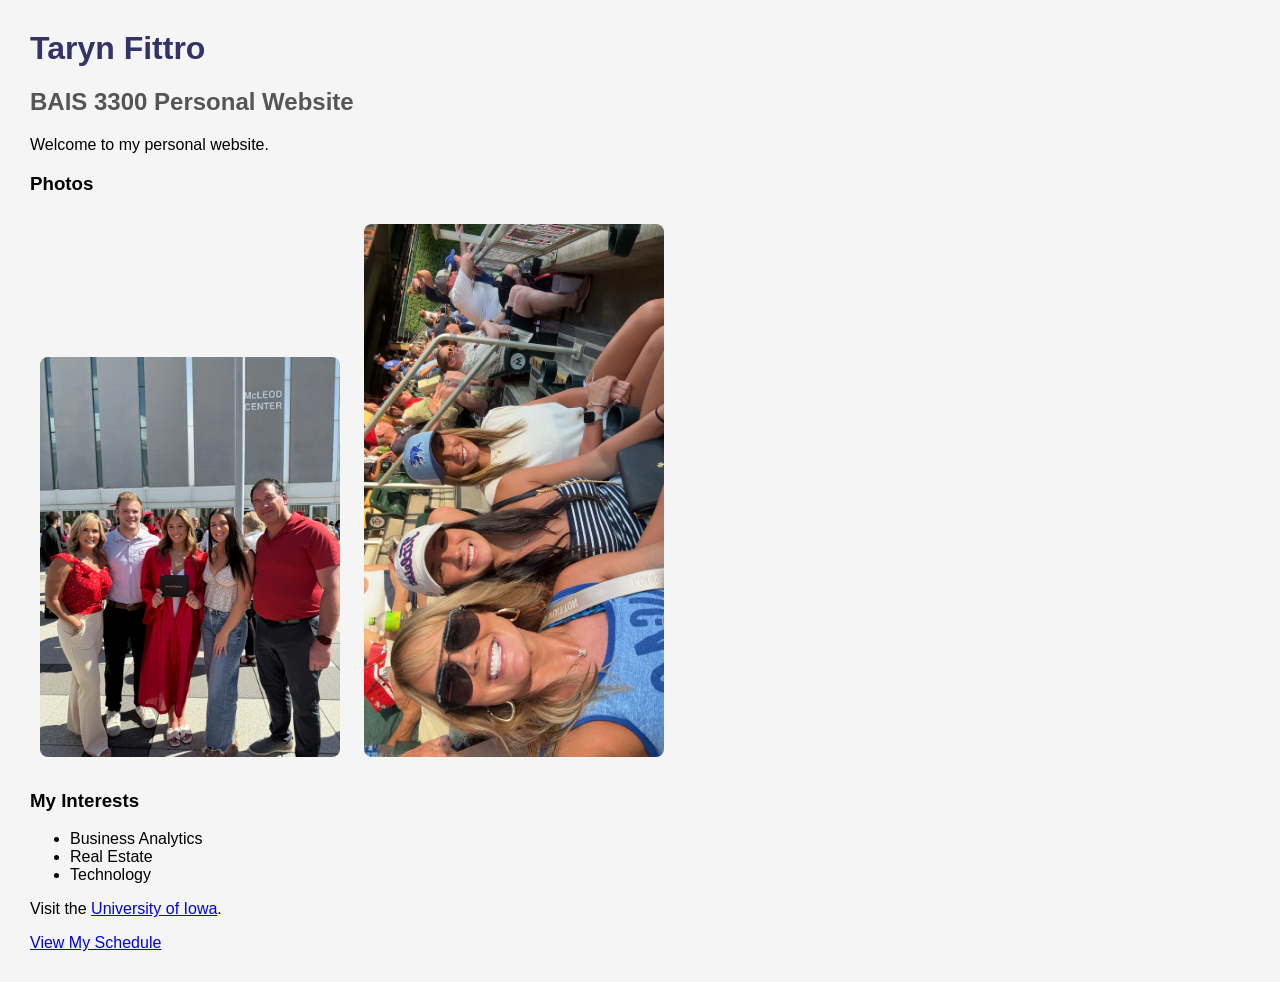
==== index.html @ 47030f90 "added external link and css class" ====
<!DOCTYPE html>
<html lang="en">

<head>
    <meta charset="UTF-8">
    <title>Taryn Fittro</title>
    <link rel="stylesheet" href="style/stylesheet.css">
</head>

<body>

<h1>Taryn Fittro</h1>
<h2>BAIS 3300 Personal Website</h2>

<p>Welcome to my personal website.</p>
<h3>Photos</h3>

<img src="images/taryn1.jpeg" width="300" class="photo">
<img src="images/taryn2.jpeg" width="300" class="photo">

<h3>My Interests</h3>

<ul>
<li>Business Analytics</li>
<li>Real Estate</li>
<li>Technology</li>
</ul>

<p>Visit the <a href="https://uiowa.edu" target="_blank">University of Iowa</a>.</p>
<p><a href="schedule.html">View My Schedule</a></p>

</body>

</html>
---- style/stylesheet.css ----
body {
    font-family: Arial, sans-serif;
    background-color: #f5f5f5;
    margin: 30px;
}

h1 {
    color: #333366;
}

h2 {
    color: #555;
}

p {
    font-size: 16px;
}

img {
    margin: 10px;
    border-radius: 8px;
}

table {
    border-collapse: collapse;
    margin-top: 20px;
}

th, td {
    border: 1px solid black;
    padding: 10px;
}
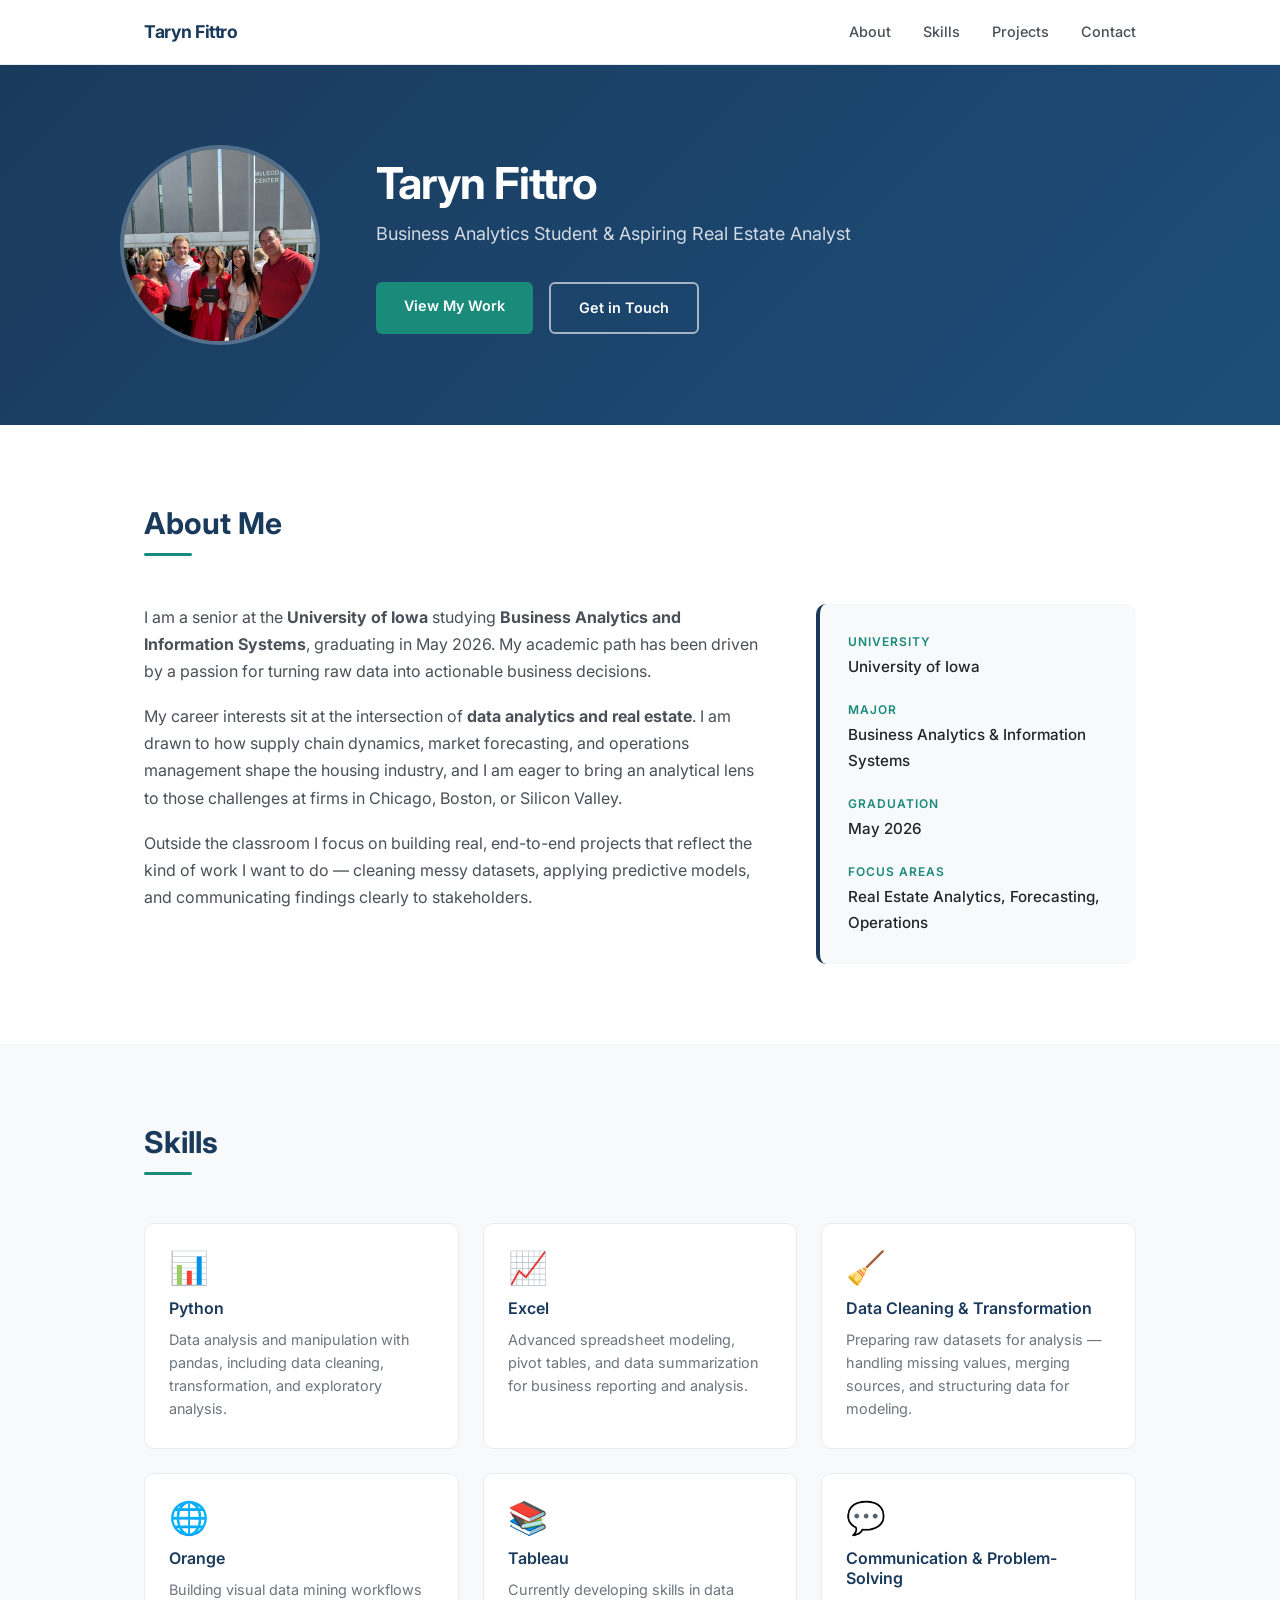
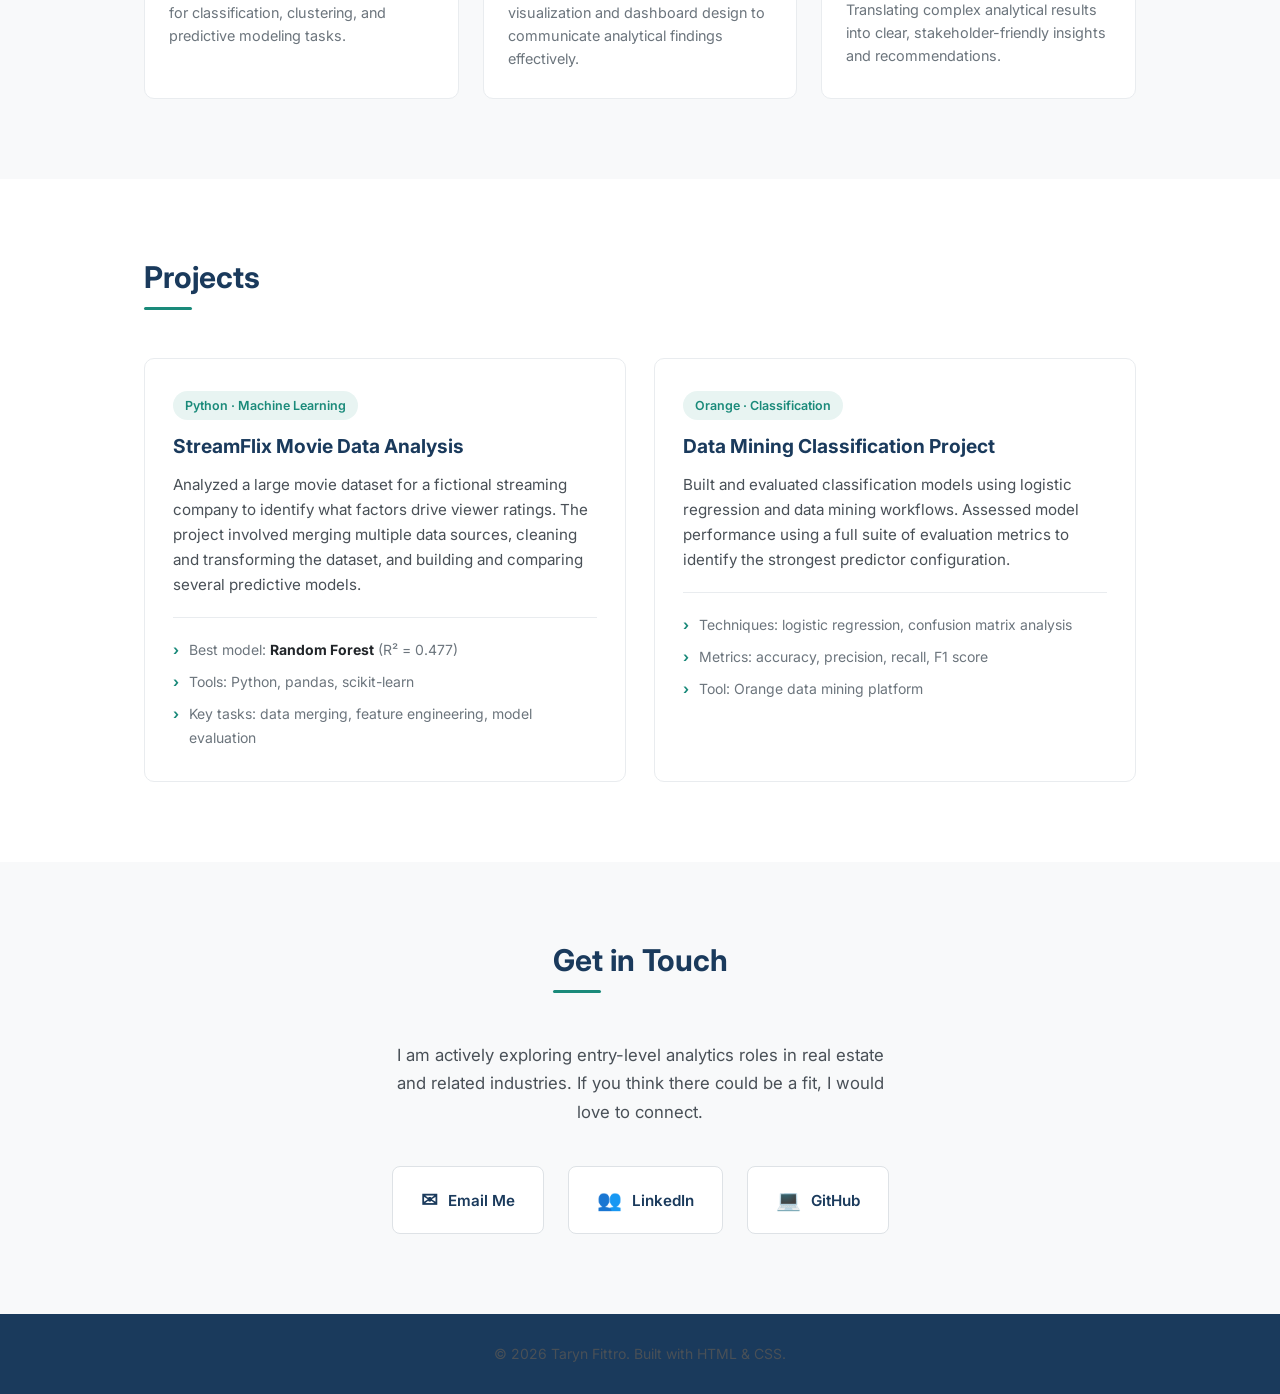
==== commit 892f729b: "Build a personal landing page with professional sections and a modern design Update index.html and r" ====
--- a/index.html
+++ b/index.html
@@ -1,34 +1,218 @@
 <!DOCTYPE html>
 <html lang="en">
-
 <head>
-    <meta charset="UTF-8">
-    <title>Taryn Fittro</title>
-    <link rel="stylesheet" href="style/stylesheet.css">
+  <meta charset="UTF-8" />
+  <meta name="viewport" content="width=device-width, initial-scale=1.0" />
+  <title>Taryn Fittro | Business Analytics</title>
+  <link rel="preconnect" href="https://fonts.googleapis.com" />
+  <link rel="preconnect" href="https://fonts.gstatic.com" crossorigin />
+  <link href="https://fonts.googleapis.com/css2?family=Inter:wght@300;400;500;600;700&display=swap" rel="stylesheet" />
+  <link rel="stylesheet" href="css/stylesheet.css" />
 </head>
-
 <body>
 
-<h1>Taryn Fittro</h1>
-<h2>BAIS 3300 Personal Website</h2>
-
-<p>Welcome to my personal website.</p>
-<h3>Photos</h3>
-
-<img src="images/taryn1.jpeg" width="300" class="photo">
-<img src="images/taryn2.jpeg" width="300" class="photo">
-
-<h3>My Interests</h3>
-
-<ul>
-<li>Business Analytics</li>
-<li>Real Estate</li>
-<li>Technology</li>
-</ul>
-
-<p>Visit the <a href="https://uiowa.edu" target="_blank">University of Iowa</a>.</p>
-<p><a href="schedule.html">View My Schedule</a></p>
+  <!-- Navigation -->
+  <nav class="nav">
+    <div class="nav-inner">
+      <span class="nav-logo">Taryn Fittro</span>
+      <ul class="nav-links">
+        <li><a href="#about">About</a></li>
+        <li><a href="#skills">Skills</a></li>
+        <li><a href="#projects">Projects</a></li>
+        <li><a href="#contact">Contact</a></li>
+      </ul>
+    </div>
+  </nav>
+
+  <!-- Hero -->
+  <header class="hero" id="hero">
+    <div class="hero-inner">
+      <img
+        src="images/taryn1.jpeg"
+        alt="Taryn Fittro professional headshot"
+        class="hero-photo"
+      />
+      <div class="hero-text">
+        <h1 class="hero-name">Taryn Fittro</h1>
+        <p class="hero-tagline">Business Analytics Student &amp; Aspiring Real Estate Analyst</p>
+        <div class="hero-buttons">
+          <a href="#projects" class="btn btn-primary">View My Work</a>
+          <a href="#contact" class="btn btn-outline">Get in Touch</a>
+        </div>
+      </div>
+    </div>
+  </header>
+
+  <!-- About -->
+  <section class="section" id="about">
+    <div class="container">
+      <h2 class="section-title">About Me</h2>
+      <div class="about-grid">
+        <div class="about-text">
+          <p>
+            I am a senior at the <strong>University of Iowa</strong> studying
+            <strong>Business Analytics and Information Systems</strong>, graduating in
+            May&nbsp;2026. My academic path has been driven by a passion for turning
+            raw data into actionable business decisions.
+          </p>
+          <p>
+            My career interests sit at the intersection of <strong>data analytics
+            and real estate</strong>. I am drawn to how supply chain dynamics,
+            market forecasting, and operations management shape the housing industry,
+            and I am eager to bring an analytical lens to those challenges at firms
+            in Chicago, Boston, or Silicon Valley.
+          </p>
+          <p>
+            Outside the classroom I focus on building real, end-to-end projects
+            that reflect the kind of work I want to do — cleaning messy datasets,
+            applying predictive models, and communicating findings clearly to
+            stakeholders.
+          </p>
+        </div>
+        <div class="about-card">
+          <ul class="about-details">
+            <li>
+              <span class="detail-label">University</span>
+              <span class="detail-value">University of Iowa</span>
+            </li>
+            <li>
+              <span class="detail-label">Major</span>
+              <span class="detail-value">Business Analytics &amp; Information Systems</span>
+            </li>
+            <li>
+              <span class="detail-label">Graduation</span>
+              <span class="detail-value">May 2026</span>
+            </li>
+            <li>
+              <span class="detail-label">Focus Areas</span>
+              <span class="detail-value">Real Estate Analytics, Forecasting, Operations</span>
+            </li>
+          </ul>
+        </div>
+      </div>
+    </div>
+  </section>
+
+  <!-- Skills -->
+  <section class="section section-alt" id="skills">
+    <div class="container">
+      <h2 class="section-title">Skills</h2>
+      <div class="skills-grid">
+
+        <div class="skill-card">
+          <div class="skill-icon">&#128202;</div>
+          <h3>Python</h3>
+          <p>Data analysis and manipulation with pandas, including data cleaning, transformation, and exploratory analysis.</p>
+        </div>
+
+        <div class="skill-card">
+          <div class="skill-icon">&#128200;</div>
+          <h3>Excel</h3>
+          <p>Advanced spreadsheet modeling, pivot tables, and data summarization for business reporting and analysis.</p>
+        </div>
+
+        <div class="skill-card">
+          <div class="skill-icon">&#129529;</div>
+          <h3>Data Cleaning &amp; Transformation</h3>
+          <p>Preparing raw datasets for analysis — handling missing values, merging sources, and structuring data for modeling.</p>
+        </div>
+
+        <div class="skill-card">
+          <div class="skill-icon">&#127760;</div>
+          <h3>Orange</h3>
+          <p>Building visual data mining workflows for classification, clustering, and predictive modeling tasks.</p>
+        </div>
+
+        <div class="skill-card">
+          <div class="skill-icon">&#128218;</div>
+          <h3>Tableau</h3>
+          <p>Currently developing skills in data visualization and dashboard design to communicate analytical findings effectively.</p>
+        </div>
+
+        <div class="skill-card">
+          <div class="skill-icon">&#128172;</div>
+          <h3>Communication &amp; Problem-Solving</h3>
+          <p>Translating complex analytical results into clear, stakeholder-friendly insights and recommendations.</p>
+        </div>
+
+      </div>
+    </div>
+  </section>
+
+  <!-- Projects -->
+  <section class="section" id="projects">
+    <div class="container">
+      <h2 class="section-title">Projects</h2>
+      <div class="projects-grid">
+
+        <div class="project-card">
+          <div class="project-header">
+            <span class="project-tag">Python &middot; Machine Learning</span>
+          </div>
+          <h3 class="project-title">StreamFlix Movie Data Analysis</h3>
+          <p class="project-desc">
+            Analyzed a large movie dataset for a fictional streaming company to identify
+            what factors drive viewer ratings. The project involved merging multiple
+            data sources, cleaning and transforming the dataset, and building and
+            comparing several predictive models.
+          </p>
+          <ul class="project-highlights">
+            <li>Best model: <strong>Random Forest</strong> (R&sup2;&nbsp;=&nbsp;0.477)</li>
+            <li>Tools: Python, pandas, scikit-learn</li>
+            <li>Key tasks: data merging, feature engineering, model evaluation</li>
+          </ul>
+        </div>
+
+        <div class="project-card">
+          <div class="project-header">
+            <span class="project-tag">Orange &middot; Classification</span>
+          </div>
+          <h3 class="project-title">Data Mining Classification Project</h3>
+          <p class="project-desc">
+            Built and evaluated classification models using logistic regression and
+            data mining workflows. Assessed model performance using a full suite of
+            evaluation metrics to identify the strongest predictor configuration.
+          </p>
+          <ul class="project-highlights">
+            <li>Techniques: logistic regression, confusion matrix analysis</li>
+            <li>Metrics: accuracy, precision, recall, F1 score</li>
+            <li>Tool: Orange data mining platform</li>
+          </ul>
+        </div>
+
+      </div>
+    </div>
+  </section>
+
+  <!-- Contact -->
+  <section class="section section-alt" id="contact">
+    <div class="container contact-container">
+      <h2 class="section-title">Get in Touch</h2>
+      <p class="contact-intro">
+        I am actively exploring entry-level analytics roles in real estate and related industries.
+        If you think there could be a fit, I would love to connect.
+      </p>
+      <div class="contact-links">
+        <a href="mailto:your.email@example.com" class="contact-item">
+          <span class="contact-icon">&#9993;</span>
+          <span>Email Me</span>
+        </a>
+        <a href="#" class="contact-item" target="_blank" rel="noopener noreferrer">
+          <span class="contact-icon">&#128101;</span>
+          <span>LinkedIn</span>
+        </a>
+        <a href="#" class="contact-item" target="_blank" rel="noopener noreferrer">
+          <span class="contact-icon">&#128187;</span>
+          <span>GitHub</span>
+        </a>
+      </div>
+    </div>
+  </section>
+
+  <!-- Footer -->
+  <footer class="footer">
+    <p>&copy; 2026 Taryn Fittro. Built with HTML &amp; CSS.</p>
+  </footer>
 
 </body>
-
-</html>+</html>
--- a/css/stylesheet.css
+++ b/css/stylesheet.css
@@ -0,0 +1,485 @@
+/* ============================
+   Base & Reset
+   ============================ */
+*, *::before, *::after {
+  box-sizing: border-box;
+  margin: 0;
+  padding: 0;
+}
+
+html {
+  scroll-behavior: smooth;
+}
+
+body {
+  font-family: 'Inter', sans-serif;
+  font-size: 16px;
+  line-height: 1.7;
+  color: #212529;
+  background-color: #ffffff;
+}
+
+/* ============================
+   Typography
+   ============================ */
+h1, h2, h3 {
+  font-weight: 600;
+  line-height: 1.25;
+  color: #212529;
+}
+
+p {
+  color: #495057;
+}
+
+a {
+  color: #1a3a5c;
+  text-decoration: none;
+}
+
+a:hover {
+  text-decoration: underline;
+}
+
+/* ============================
+   Layout Utilities
+   ============================ */
+.container {
+  max-width: 1040px;
+  margin: 0 auto;
+  padding: 0 24px;
+}
+
+.section {
+  padding: 80px 0;
+}
+
+.section-alt {
+  background-color: #f8f9fa;
+}
+
+.section-title {
+  font-size: 1.875rem;
+  font-weight: 700;
+  margin-bottom: 48px;
+  color: #1a3a5c;
+  position: relative;
+  display: inline-block;
+}
+
+.section-title::after {
+  content: '';
+  display: block;
+  width: 48px;
+  height: 3px;
+  background-color: #1a8a7a;
+  margin-top: 10px;
+  border-radius: 2px;
+}
+
+/* ============================
+   Navigation
+   ============================ */
+.nav {
+  position: sticky;
+  top: 0;
+  z-index: 100;
+  background-color: #ffffff;
+  border-bottom: 1px solid #e9ecef;
+}
+
+.nav-inner {
+  max-width: 1040px;
+  margin: 0 auto;
+  padding: 0 24px;
+  height: 64px;
+  display: flex;
+  align-items: center;
+  justify-content: space-between;
+}
+
+.nav-logo {
+  font-weight: 700;
+  font-size: 1.1rem;
+  color: #1a3a5c;
+  letter-spacing: -0.02em;
+}
+
+.nav-links {
+  list-style: none;
+  display: flex;
+  gap: 32px;
+}
+
+.nav-links a {
+  font-size: 0.9rem;
+  font-weight: 500;
+  color: #495057;
+  transition: color 0.2s;
+}
+
+.nav-links a:hover {
+  color: #1a3a5c;
+  text-decoration: none;
+}
+
+/* ============================
+   Hero
+   ============================ */
+.hero {
+  background: linear-gradient(135deg, #1a3a5c 0%, #1d4e7a 100%);
+  padding: 80px 24px;
+}
+
+.hero-inner {
+  max-width: 1040px;
+  margin: 0 auto;
+  display: flex;
+  align-items: center;
+  gap: 56px;
+}
+
+.hero-photo {
+  width: 200px;
+  height: 200px;
+  border-radius: 50%;
+  object-fit: cover;
+  object-position: center top;
+  border: 4px solid rgba(255, 255, 255, 0.25);
+  flex-shrink: 0;
+}
+
+.hero-name {
+  font-size: 2.75rem;
+  font-weight: 700;
+  color: #ffffff;
+  letter-spacing: -0.02em;
+  margin-bottom: 8px;
+}
+
+.hero-tagline {
+  font-size: 1.125rem;
+  color: rgba(255, 255, 255, 0.8);
+  font-weight: 400;
+  margin-bottom: 32px;
+}
+
+.hero-buttons {
+  display: flex;
+  gap: 16px;
+  flex-wrap: wrap;
+}
+
+/* ============================
+   Buttons
+   ============================ */
+.btn {
+  display: inline-block;
+  padding: 12px 28px;
+  border-radius: 6px;
+  font-size: 0.9rem;
+  font-weight: 600;
+  cursor: pointer;
+  transition: all 0.2s;
+}
+
+.btn-primary {
+  background-color: #1a8a7a;
+  color: #ffffff;
+}
+
+.btn-primary:hover {
+  background-color: #157a6b;
+  text-decoration: none;
+  transform: translateY(-1px);
+}
+
+.btn-outline {
+  border: 2px solid rgba(255, 255, 255, 0.6);
+  color: #ffffff;
+}
+
+.btn-outline:hover {
+  border-color: #ffffff;
+  background-color: rgba(255, 255, 255, 0.1);
+  text-decoration: none;
+}
+
+/* ============================
+   About Section
+   ============================ */
+.about-grid {
+  display: grid;
+  grid-template-columns: 1fr 320px;
+  gap: 48px;
+  align-items: start;
+}
+
+.about-text p {
+  margin-bottom: 18px;
+  font-size: 1.0rem;
+}
+
+.about-text p:last-child {
+  margin-bottom: 0;
+}
+
+.about-card {
+  background-color: #f8f9fa;
+  border-radius: 10px;
+  padding: 28px;
+  border-left: 4px solid #1a3a5c;
+}
+
+.about-details {
+  list-style: none;
+  display: flex;
+  flex-direction: column;
+  gap: 20px;
+}
+
+.about-details li {
+  display: flex;
+  flex-direction: column;
+  gap: 2px;
+}
+
+.detail-label {
+  font-size: 0.75rem;
+  font-weight: 600;
+  text-transform: uppercase;
+  letter-spacing: 0.08em;
+  color: #1a8a7a;
+}
+
+.detail-value {
+  font-size: 0.95rem;
+  color: #212529;
+  font-weight: 500;
+}
+
+/* ============================
+   Skills Section
+   ============================ */
+.skills-grid {
+  display: grid;
+  grid-template-columns: repeat(3, 1fr);
+  gap: 24px;
+}
+
+.skill-card {
+  background-color: #ffffff;
+  border-radius: 10px;
+  padding: 28px 24px;
+  border: 1px solid #e9ecef;
+  transition: box-shadow 0.2s, transform 0.2s;
+}
+
+.skill-card:hover {
+  box-shadow: 0 8px 24px rgba(26, 58, 92, 0.1);
+  transform: translateY(-2px);
+}
+
+.skill-icon {
+  font-size: 2rem;
+  margin-bottom: 14px;
+  line-height: 1;
+}
+
+.skill-card h3 {
+  font-size: 1rem;
+  font-weight: 600;
+  margin-bottom: 10px;
+  color: #1a3a5c;
+}
+
+.skill-card p {
+  font-size: 0.9rem;
+  color: #6c757d;
+  line-height: 1.6;
+}
+
+/* ============================
+   Projects Section
+   ============================ */
+.projects-grid {
+  display: grid;
+  grid-template-columns: repeat(2, 1fr);
+  gap: 28px;
+}
+
+.project-card {
+  border: 1px solid #e9ecef;
+  border-radius: 10px;
+  padding: 32px 28px;
+  transition: box-shadow 0.2s, transform 0.2s;
+}
+
+.project-card:hover {
+  box-shadow: 0 8px 32px rgba(26, 58, 92, 0.12);
+  transform: translateY(-2px);
+}
+
+.project-header {
+  margin-bottom: 14px;
+}
+
+.project-tag {
+  display: inline-block;
+  background-color: #e8f4f2;
+  color: #1a8a7a;
+  font-size: 0.78rem;
+  font-weight: 600;
+  padding: 4px 12px;
+  border-radius: 100px;
+}
+
+.project-title {
+  font-size: 1.2rem;
+  font-weight: 700;
+  color: #1a3a5c;
+  margin-bottom: 14px;
+}
+
+.project-desc {
+  font-size: 0.95rem;
+  color: #495057;
+  margin-bottom: 20px;
+  line-height: 1.65;
+}
+
+.project-highlights {
+  list-style: none;
+  display: flex;
+  flex-direction: column;
+  gap: 8px;
+  border-top: 1px solid #e9ecef;
+  padding-top: 20px;
+}
+
+.project-highlights li {
+  font-size: 0.875rem;
+  color: #6c757d;
+  padding-left: 16px;
+  position: relative;
+}
+
+.project-highlights li::before {
+  content: '›';
+  position: absolute;
+  left: 0;
+  color: #1a8a7a;
+  font-weight: 700;
+}
+
+.project-highlights strong {
+  color: #212529;
+}
+
+/* ============================
+   Contact Section
+   ============================ */
+.contact-container {
+  text-align: center;
+}
+
+.contact-intro {
+  max-width: 520px;
+  margin: 0 auto 40px;
+  font-size: 1.05rem;
+  color: #495057;
+}
+
+.contact-links {
+  display: flex;
+  justify-content: center;
+  gap: 24px;
+  flex-wrap: wrap;
+}
+
+.contact-item {
+  display: flex;
+  align-items: center;
+  gap: 10px;
+  background-color: #ffffff;
+  border: 1px solid #dee2e6;
+  border-radius: 8px;
+  padding: 16px 28px;
+  font-weight: 600;
+  font-size: 0.95rem;
+  color: #1a3a5c;
+  transition: all 0.2s;
+}
+
+.contact-item:hover {
+  border-color: #1a3a5c;
+  background-color: #1a3a5c;
+  color: #ffffff;
+  text-decoration: none;
+  transform: translateY(-2px);
+  box-shadow: 0 6px 20px rgba(26, 58, 92, 0.2);
+}
+
+.contact-icon {
+  font-size: 1.25rem;
+}
+
+/* ============================
+   Footer
+   ============================ */
+.footer {
+  background-color: #1a3a5c;
+  color: rgba(255, 255, 255, 0.65);
+  text-align: center;
+  padding: 28px 24px;
+  font-size: 0.875rem;
+}
+
+/* ============================
+   Responsive Design
+   ============================ */
+@media (max-width: 768px) {
+  .hero-inner {
+    flex-direction: column;
+    text-align: center;
+    gap: 32px;
+  }
+
+  .hero-name {
+    font-size: 2rem;
+  }
+
+  .hero-buttons {
+    justify-content: center;
+  }
+
+  .about-grid {
+    grid-template-columns: 1fr;
+  }
+
+  .skills-grid {
+    grid-template-columns: repeat(2, 1fr);
+  }
+
+  .projects-grid {
+    grid-template-columns: 1fr;
+  }
+
+  .nav-links {
+    gap: 20px;
+  }
+}
+
+@media (max-width: 480px) {
+  .skills-grid {
+    grid-template-columns: 1fr;
+  }
+
+  .section {
+    padding: 56px 0;
+  }
+
+  .hero {
+    padding: 56px 24px;
+  }
+}
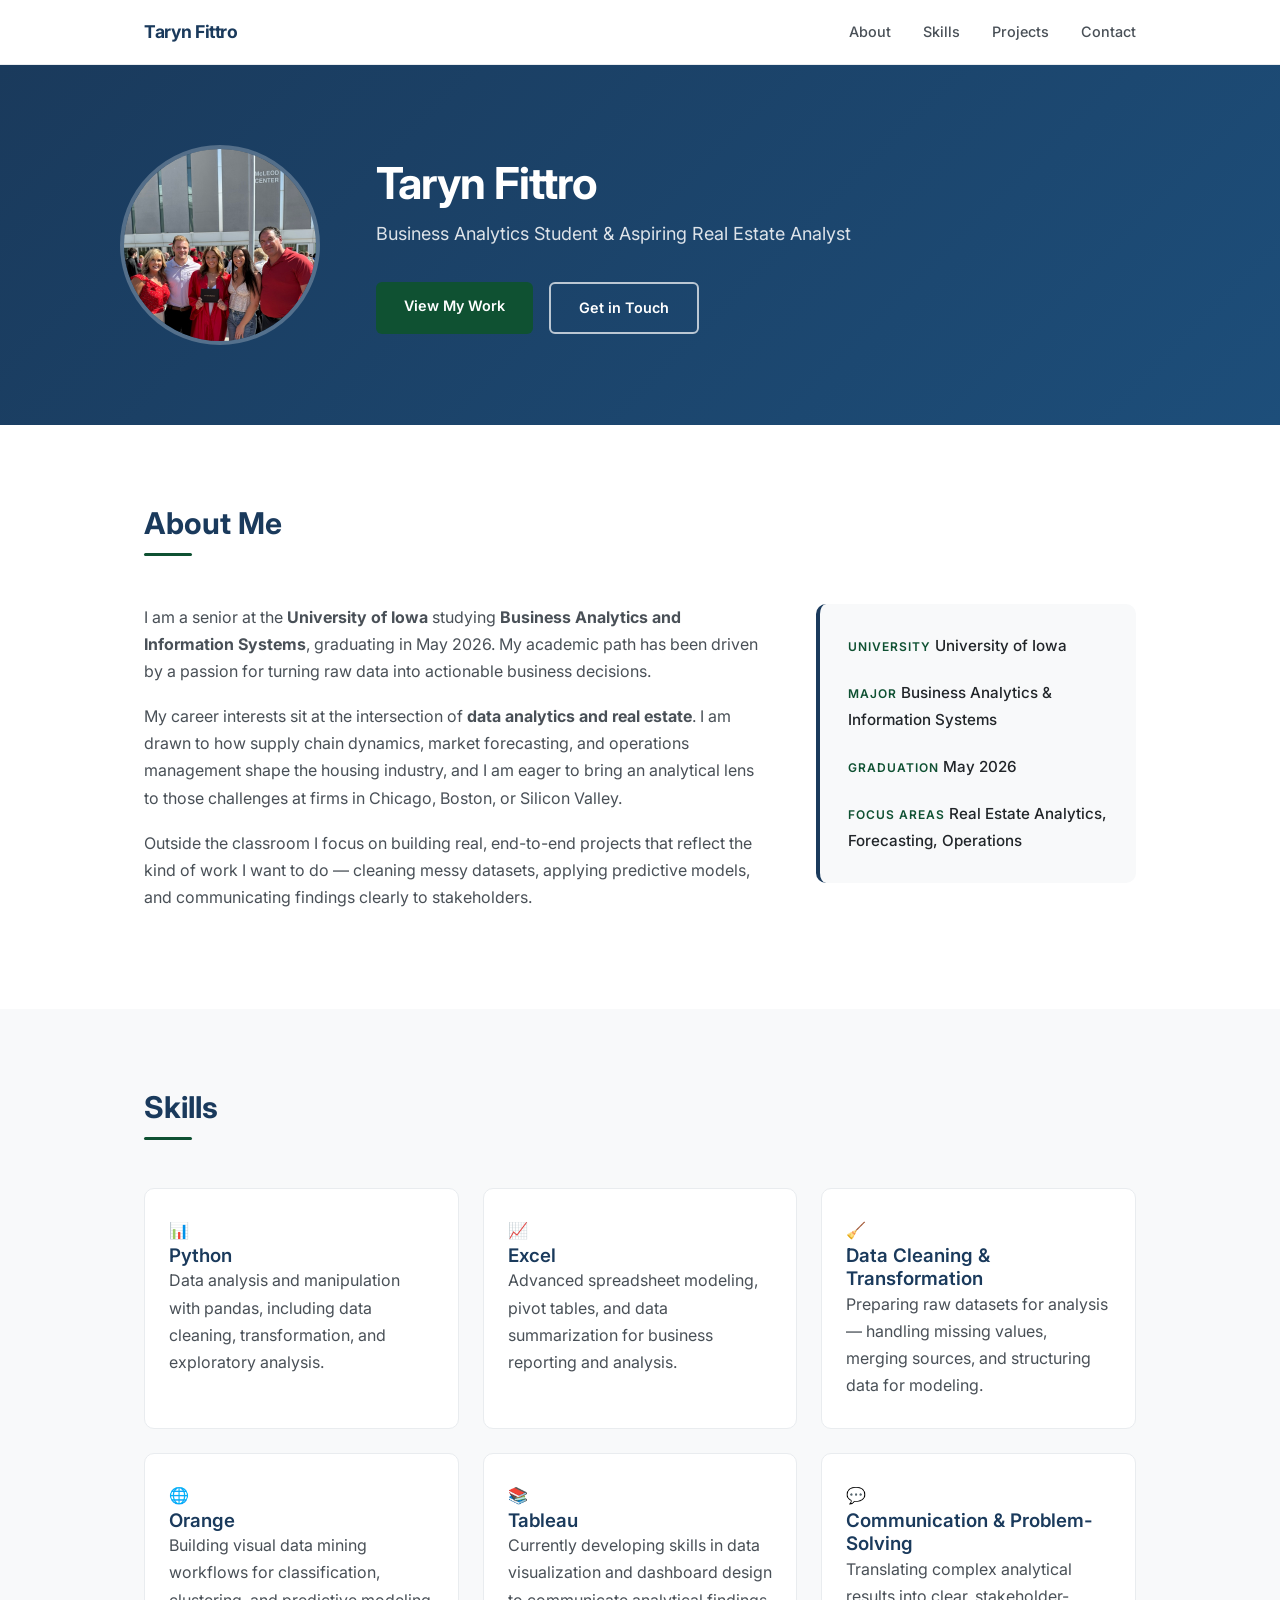
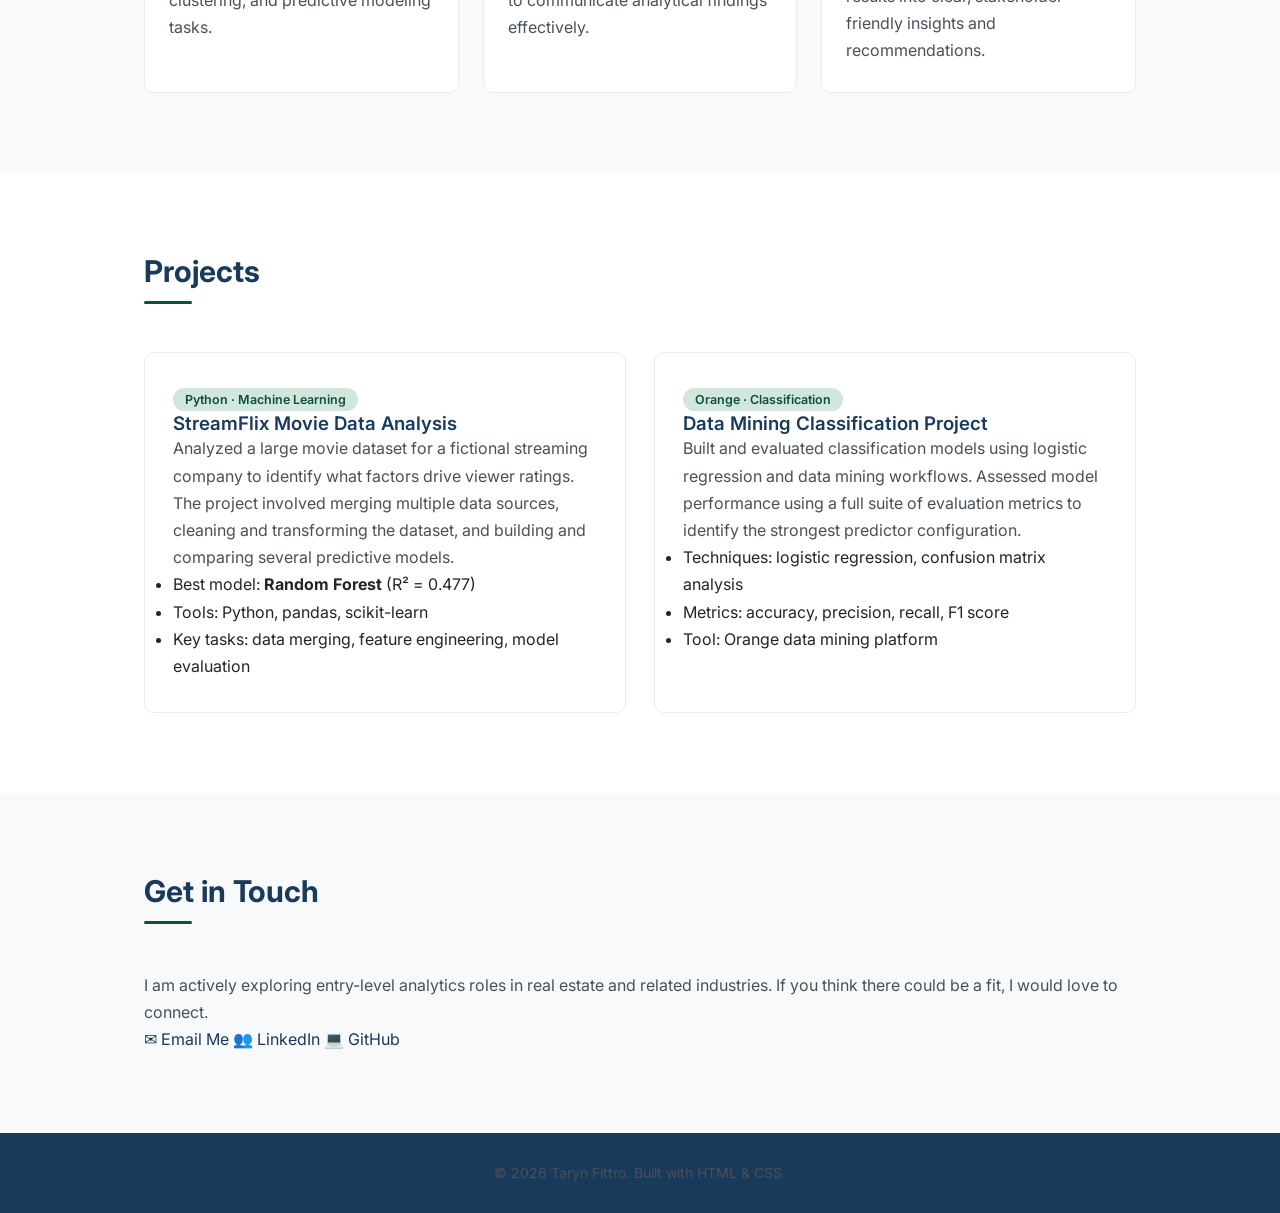
==== commit 8afca061: "Update index.html" ====
--- a/index.html
+++ b/index.html
@@ -1,9 +1,18 @@
+<!-- final update -->
 <!DOCTYPE html>
 <html lang="en">
 <head>
   <meta charset="UTF-8" />
   <meta name="viewport" content="width=device-width, initial-scale=1.0" />
   <title>Taryn Fittro | Business Analytics</title>
+  <!-- Google Analytics -->
+  <script async src="https://www.googletagmanager.com/gtag/js?id=G-RJPH7G8ZGP"></script>
+  <script>
+    window.dataLayer = window.dataLayer || [];
+    function gtag(){dataLayer.push(arguments);}
+    gtag('js', new Date());
+    gtag('config', 'G-RJPH7G8ZGP');
+  </script>
   <link rel="preconnect" href="https://fonts.googleapis.com" />
   <link rel="preconnect" href="https://fonts.gstatic.com" crossorigin />
   <link href="https://fonts.googleapis.com/css2?family=Inter:wght@300;400;500;600;700&display=swap" rel="stylesheet" />
@@ -193,15 +202,15 @@
         If you think there could be a fit, I would love to connect.
       </p>
       <div class="contact-links">
-        <a href="mailto:your.email@example.com" class="contact-item">
+        <a href="mailto:tmikaylee@icloud.com" class="contact-item">
           <span class="contact-icon">&#9993;</span>
           <span>Email Me</span>
         </a>
-        <a href="#" class="contact-item" target="_blank" rel="noopener noreferrer">
+        <a href="https://www.linkedin.com/in/taryn-fittro-012537332/" class="contact-item" target="_blank" rel="noopener noreferrer">
           <span class="contact-icon">&#128101;</span>
           <span>LinkedIn</span>
         </a>
-        <a href="#" class="contact-item" target="_blank" rel="noopener noreferrer">
+        <a href="https://github.com/tmfittro" class="contact-item" target="_blank" rel="noopener noreferrer">
           <span class="contact-icon">&#128187;</span>
           <span>GitHub</span>
         </a>
--- a/css/stylesheet.css
+++ b/css/stylesheet.css
@@ -1,485 +1,324 @@
 /* ============================
    Base & Reset
    ============================ */
-*, *::before, *::after {
-  box-sizing: border-box;
-  margin: 0;
-  padding: 0;
-}
-
-html {
-  scroll-behavior: smooth;
-}
-
-body {
-  font-family: 'Inter', sans-serif;
-  font-size: 16px;
-  line-height: 1.7;
-  color: #212529;
-  background-color: #ffffff;
-}
-
-/* ============================
-   Typography
-   ============================ */
-h1, h2, h3 {
-  font-weight: 600;
-  line-height: 1.25;
-  color: #212529;
-}
-
-p {
-  color: #495057;
-}
-
-a {
-  color: #1a3a5c;
-  text-decoration: none;
-}
-
-a:hover {
-  text-decoration: underline;
-}
-
-/* ============================
-   Layout Utilities
-   ============================ */
-.container {
-  max-width: 1040px;
-  margin: 0 auto;
-  padding: 0 24px;
-}
-
-.section {
-  padding: 80px 0;
-}
-
-.section-alt {
-  background-color: #f8f9fa;
-}
-
-.section-title {
-  font-size: 1.875rem;
-  font-weight: 700;
-  margin-bottom: 48px;
-  color: #1a3a5c;
-  position: relative;
-  display: inline-block;
-}
-
-.section-title::after {
-  content: '';
-  display: block;
-  width: 48px;
-  height: 3px;
-  background-color: #1a8a7a;
-  margin-top: 10px;
-  border-radius: 2px;
-}
-
-/* ============================
-   Navigation
-   ============================ */
-.nav {
-  position: sticky;
-  top: 0;
-  z-index: 100;
-  background-color: #ffffff;
-  border-bottom: 1px solid #e9ecef;
-}
-
-.nav-inner {
-  max-width: 1040px;
-  margin: 0 auto;
-  padding: 0 24px;
-  height: 64px;
-  display: flex;
-  align-items: center;
-  justify-content: space-between;
-}
-
-.nav-logo {
-  font-weight: 700;
-  font-size: 1.1rem;
-  color: #1a3a5c;
-  letter-spacing: -0.02em;
-}
-
-.nav-links {
-  list-style: none;
-  display: flex;
-  gap: 32px;
-}
-
-.nav-links a {
-  font-size: 0.9rem;
-  font-weight: 500;
-  color: #495057;
-  transition: color 0.2s;
-}
-
-.nav-links a:hover {
-  color: #1a3a5c;
-  text-decoration: none;
-}
-
-/* ============================
-   Hero
-   ============================ */
-.hero {
-  background: linear-gradient(135deg, #1a3a5c 0%, #1d4e7a 100%);
-  padding: 80px 24px;
-}
-
-.hero-inner {
-  max-width: 1040px;
-  margin: 0 auto;
-  display: flex;
-  align-items: center;
-  gap: 56px;
-}
-
-.hero-photo {
-  width: 200px;
-  height: 200px;
-  border-radius: 50%;
-  object-fit: cover;
-  object-position: center top;
-  border: 4px solid rgba(255, 255, 255, 0.25);
-  flex-shrink: 0;
-}
-
-.hero-name {
-  font-size: 2.75rem;
-  font-weight: 700;
-  color: #ffffff;
-  letter-spacing: -0.02em;
-  margin-bottom: 8px;
-}
-
-.hero-tagline {
-  font-size: 1.125rem;
-  color: rgba(255, 255, 255, 0.8);
-  font-weight: 400;
-  margin-bottom: 32px;
-}
-
-.hero-buttons {
-  display: flex;
-  gap: 16px;
-  flex-wrap: wrap;
-}
-
-/* ============================
-   Buttons
-   ============================ */
-.btn {
-  display: inline-block;
-  padding: 12px 28px;
-  border-radius: 6px;
-  font-size: 0.9rem;
-  font-weight: 600;
-  cursor: pointer;
-  transition: all 0.2s;
-}
-
-.btn-primary {
-  background-color: #1a8a7a;
-  color: #ffffff;
-}
-
-.btn-primary:hover {
-  background-color: #157a6b;
-  text-decoration: none;
-  transform: translateY(-1px);
-}
-
-.btn-outline {
-  border: 2px solid rgba(255, 255, 255, 0.6);
-  color: #ffffff;
-}
-
-.btn-outline:hover {
-  border-color: #ffffff;
-  background-color: rgba(255, 255, 255, 0.1);
-  text-decoration: none;
-}
-
-/* ============================
-   About Section
-   ============================ */
-.about-grid {
-  display: grid;
-  grid-template-columns: 1fr 320px;
-  gap: 48px;
-  align-items: start;
-}
-
-.about-text p {
-  margin-bottom: 18px;
-  font-size: 1.0rem;
-}
-
-.about-text p:last-child {
-  margin-bottom: 0;
-}
-
-.about-card {
-  background-color: #f8f9fa;
-  border-radius: 10px;
-  padding: 28px;
-  border-left: 4px solid #1a3a5c;
-}
-
-.about-details {
-  list-style: none;
-  display: flex;
-  flex-direction: column;
-  gap: 20px;
-}
-
-.about-details li {
-  display: flex;
-  flex-direction: column;
-  gap: 2px;
-}
-
-.detail-label {
-  font-size: 0.75rem;
-  font-weight: 600;
-  text-transform: uppercase;
-  letter-spacing: 0.08em;
-  color: #1a8a7a;
-}
-
-.detail-value {
-  font-size: 0.95rem;
-  color: #212529;
-  font-weight: 500;
-}
-
-/* ============================
-   Skills Section
-   ============================ */
-.skills-grid {
-  display: grid;
-  grid-template-columns: repeat(3, 1fr);
-  gap: 24px;
-}
-
-.skill-card {
-  background-color: #ffffff;
-  border-radius: 10px;
-  padding: 28px 24px;
-  border: 1px solid #e9ecef;
-  transition: box-shadow 0.2s, transform 0.2s;
-}
-
-.skill-card:hover {
-  box-shadow: 0 8px 24px rgba(26, 58, 92, 0.1);
-  transform: translateY(-2px);
-}
-
-.skill-icon {
-  font-size: 2rem;
-  margin-bottom: 14px;
-  line-height: 1;
-}
-
-.skill-card h3 {
-  font-size: 1rem;
-  font-weight: 600;
-  margin-bottom: 10px;
-  color: #1a3a5c;
-}
-
-.skill-card p {
-  font-size: 0.9rem;
-  color: #6c757d;
-  line-height: 1.6;
-}
-
-/* ============================
-   Projects Section
-   ============================ */
-.projects-grid {
-  display: grid;
-  grid-template-columns: repeat(2, 1fr);
-  gap: 28px;
-}
-
-.project-card {
-  border: 1px solid #e9ecef;
-  border-radius: 10px;
-  padding: 32px 28px;
-  transition: box-shadow 0.2s, transform 0.2s;
-}
-
-.project-card:hover {
-  box-shadow: 0 8px 32px rgba(26, 58, 92, 0.12);
-  transform: translateY(-2px);
-}
-
-.project-header {
-  margin-bottom: 14px;
-}
-
-.project-tag {
-  display: inline-block;
-  background-color: #e8f4f2;
-  color: #1a8a7a;
-  font-size: 0.78rem;
-  font-weight: 600;
-  padding: 4px 12px;
-  border-radius: 100px;
-}
-
-.project-title {
-  font-size: 1.2rem;
-  font-weight: 700;
-  color: #1a3a5c;
-  margin-bottom: 14px;
-}
-
-.project-desc {
-  font-size: 0.95rem;
-  color: #495057;
-  margin-bottom: 20px;
-  line-height: 1.65;
-}
-
-.project-highlights {
-  list-style: none;
-  display: flex;
-  flex-direction: column;
-  gap: 8px;
-  border-top: 1px solid #e9ecef;
-  padding-top: 20px;
-}
-
-.project-highlights li {
-  font-size: 0.875rem;
-  color: #6c757d;
-  padding-left: 16px;
-  position: relative;
-}
-
-.project-highlights li::before {
-  content: '›';
-  position: absolute;
-  left: 0;
-  color: #1a8a7a;
-  font-weight: 700;
-}
-
-.project-highlights strong {
-  color: #212529;
-}
-
-/* ============================
-   Contact Section
-   ============================ */
-.contact-container {
-  text-align: center;
-}
-
-.contact-intro {
-  max-width: 520px;
-  margin: 0 auto 40px;
-  font-size: 1.05rem;
-  color: #495057;
-}
-
-.contact-links {
-  display: flex;
-  justify-content: center;
-  gap: 24px;
-  flex-wrap: wrap;
-}
-
-.contact-item {
-  display: flex;
-  align-items: center;
-  gap: 10px;
-  background-color: #ffffff;
-  border: 1px solid #dee2e6;
-  border-radius: 8px;
-  padding: 16px 28px;
-  font-weight: 600;
-  font-size: 0.95rem;
-  color: #1a3a5c;
-  transition: all 0.2s;
-}
-
-.contact-item:hover {
-  border-color: #1a3a5c;
-  background-color: #1a3a5c;
-  color: #ffffff;
-  text-decoration: none;
-  transform: translateY(-2px);
-  box-shadow: 0 6px 20px rgba(26, 58, 92, 0.2);
-}
-
-.contact-icon {
-  font-size: 1.25rem;
-}
-
-/* ============================
-   Footer
-   ============================ */
-.footer {
-  background-color: #1a3a5c;
-  color: rgba(255, 255, 255, 0.65);
-  text-align: center;
-  padding: 28px 24px;
-  font-size: 0.875rem;
-}
-
-/* ============================
-   Responsive Design
-   ============================ */
-@media (max-width: 768px) {
+   *, *::before, *::after {
+    box-sizing: border-box;
+    margin: 0;
+    padding: 0;
+  }
+  
+  html {
+    scroll-behavior: smooth;
+  }
+  
+  body {
+    font-family: 'Inter', sans-serif;
+    font-size: 16px;
+    line-height: 1.7;
+    color: #212529;
+    background-color: #ffffff;
+  }
+  
+  /* ============================
+     Typography
+     ============================ */
+  h1, h2, h3 {
+    font-weight: 600;
+    line-height: 1.25;
+    color: #212529;
+  }
+  
+  p {
+    color: #495057;
+  }
+  
+  a {
+    color: #1a3a5c;
+    text-decoration: none;
+  }
+  
+  a:hover {
+    text-decoration: underline;
+  }
+  
+  /* ============================
+     Layout Utilities
+     ============================ */
+  .container {
+    max-width: 1040px;
+    margin: 0 auto;
+    padding: 0 24px;
+  }
+  
+  .section {
+    padding: 80px 0;
+  }
+  
+  .section-alt {
+    background-color: #f8f9fa;
+  }
+  
+  .section-title {
+    font-size: 1.875rem;
+    font-weight: 700;
+    margin-bottom: 48px;
+    color: #1a3a5c;
+    position: relative;
+    display: inline-block;
+  }
+  
+  .section-title::after {
+    content: '';
+    display: block;
+    width: 48px;
+    height: 3px;
+    background-color: #0f5132; /* FIXED */
+    margin-top: 10px;
+    border-radius: 2px;
+  }
+  
+  /* ============================
+     Navigation
+     ============================ */
+  .nav {
+    position: sticky;
+    top: 0;
+    z-index: 100;
+    background-color: #ffffff;
+    border-bottom: 1px solid #e9ecef;
+  }
+  
+  .nav-inner {
+    max-width: 1040px;
+    margin: 0 auto;
+    padding: 0 24px;
+    height: 64px;
+    display: flex;
+    align-items: center;
+    justify-content: space-between;
+  }
+  
+  .nav-logo {
+    font-weight: 700;
+    font-size: 1.1rem;
+    color: #1a3a5c;
+    letter-spacing: -0.02em;
+  }
+  
+  .nav-links {
+    list-style: none;
+    display: flex;
+    gap: 32px;
+  }
+  
+  .nav-links a {
+    font-size: 0.9rem;
+    font-weight: 500;
+    color: #495057;
+    transition: color 0.2s;
+  }
+  
+  .nav-links a:hover {
+    color: #1a3a5c;
+    text-decoration: none;
+  }
+  
+  /* ============================
+     Hero
+     ============================ */
+  .hero {
+    background: linear-gradient(135deg, #1a3a5c 0%, #1d4e7a 100%);
+    padding: 80px 24px;
+  }
+  
   .hero-inner {
+    max-width: 1040px;
+    margin: 0 auto;
+    display: flex;
+    align-items: center;
+    gap: 56px;
+  }
+  
+  .hero-photo {
+    width: 200px;
+    height: 200px;
+    border-radius: 50%;
+    object-fit: cover;
+    object-position: center top;
+    border: 4px solid rgba(255, 255, 255, 0.25);
+    flex-shrink: 0;
+  }
+  
+  .hero-name {
+    font-size: 2.75rem;
+    font-weight: 700;
+    color: #ffffff;
+    letter-spacing: -0.02em;
+    margin-bottom: 8px;
+  }
+  
+  .hero-tagline {
+    font-size: 1.125rem;
+    color: rgba(255, 255, 255, 0.85);
+    font-weight: 400;
+    margin-bottom: 32px;
+  }
+  
+  .hero-buttons {
+    display: flex;
+    gap: 16px;
+    flex-wrap: wrap;
+  }
+  
+  /* ============================
+     Buttons
+     ============================ */
+  .btn {
+    display: inline-block;
+    padding: 12px 28px;
+    border-radius: 6px;
+    font-size: 0.9rem;
+    font-weight: 600;
+    cursor: pointer;
+    transition: all 0.2s;
+  }
+  
+  .btn-primary {
+    background-color: #0f5132; /* FIXED */
+    color: #ffffff;
+  }
+  
+  .btn-primary:hover {
+    background-color: #0b3d27;
+    text-decoration: none;
+    transform: translateY(-1px);
+  }
+  
+  .btn-outline {
+    border: 2px solid rgba(255, 255, 255, 0.7);
+    color: #ffffff;
+  }
+  
+  .btn-outline:hover {
+    border-color: #ffffff;
+    background-color: rgba(255, 255, 255, 0.15);
+    text-decoration: none;
+  }
+  
+  /* ============================
+     About Section
+     ============================ */
+  .about-grid {
+    display: grid;
+    grid-template-columns: 1fr 320px;
+    gap: 48px;
+    align-items: start;
+  }
+  
+  .about-text p {
+    margin-bottom: 18px;
+    font-size: 1.0rem;
+  }
+  
+  .about-card {
+    background-color: #f8f9fa;
+    border-radius: 10px;
+    padding: 28px;
+    border-left: 4px solid #1a3a5c;
+  }
+  
+  .about-details {
+    list-style: none;
+    display: flex;
     flex-direction: column;
+    gap: 20px;
+  }
+  
+  .detail-label {
+    font-size: 0.75rem;
+    font-weight: 600;
+    text-transform: uppercase;
+    letter-spacing: 0.08em;
+    color: #0f5132; /* FIXED */
+  }
+  
+  .detail-value {
+    font-size: 0.95rem;
+    color: #212529;
+    font-weight: 500;
+  }
+  
+  /* ============================
+     Skills Section
+     ============================ */
+  .skills-grid {
+    display: grid;
+    grid-template-columns: repeat(3, 1fr);
+    gap: 24px;
+  }
+  
+  .skill-card {
+    background-color: #ffffff;
+    border-radius: 10px;
+    padding: 28px 24px;
+    border: 1px solid #e9ecef;
+  }
+  
+  .skill-card h3 {
+    color: #1a3a5c;
+  }
+  
+  /* ============================
+     Projects Section
+     ============================ */
+  .projects-grid {
+    display: grid;
+    grid-template-columns: repeat(2, 1fr);
+    gap: 28px;
+  }
+  
+  .project-card {
+    border: 1px solid #e9ecef;
+    border-radius: 10px;
+    padding: 32px 28px;
+  }
+  
+  .project-tag {
+    background-color: #d1e7dd; /* FIXED */
+    color: #0f5132; /* FIXED */
+    font-size: 0.78rem;
+    font-weight: 600;
+    padding: 4px 12px;
+    border-radius: 100px;
+  }
+  
+  .project-title {
+    color: #1a3a5c;
+  }
+  
+  .project-highlights li::before {
+    color: #0f5132; /* FIXED */
+  }
+  
+  /* ============================
+     Contact Section
+     ============================ */
+  .contact-item {
+    color: #1a3a5c;
+  }
+  
+  .contact-item:hover {
+    background-color: #1a3a5c;
+    color: #ffffff;
+  }
+  
+  /* ============================
+     Footer
+     ============================ */
+  .footer {
+    background-color: #1a3a5c;
+    color: #ffffff; /* FIXED */
     text-align: center;
-    gap: 32px;
-  }
-
-  .hero-name {
-    font-size: 2rem;
-  }
-
-  .hero-buttons {
-    justify-content: center;
-  }
-
-  .about-grid {
-    grid-template-columns: 1fr;
-  }
-
-  .skills-grid {
-    grid-template-columns: repeat(2, 1fr);
-  }
-
-  .projects-grid {
-    grid-template-columns: 1fr;
-  }
-
-  .nav-links {
-    gap: 20px;
-  }
-}
-
-@media (max-width: 480px) {
-  .skills-grid {
-    grid-template-columns: 1fr;
-  }
-
-  .section {
-    padding: 56px 0;
-  }
-
-  .hero {
-    padding: 56px 24px;
-  }
-}
+    padding: 28px 24px;
+    font-size: 0.875rem;
+  }
